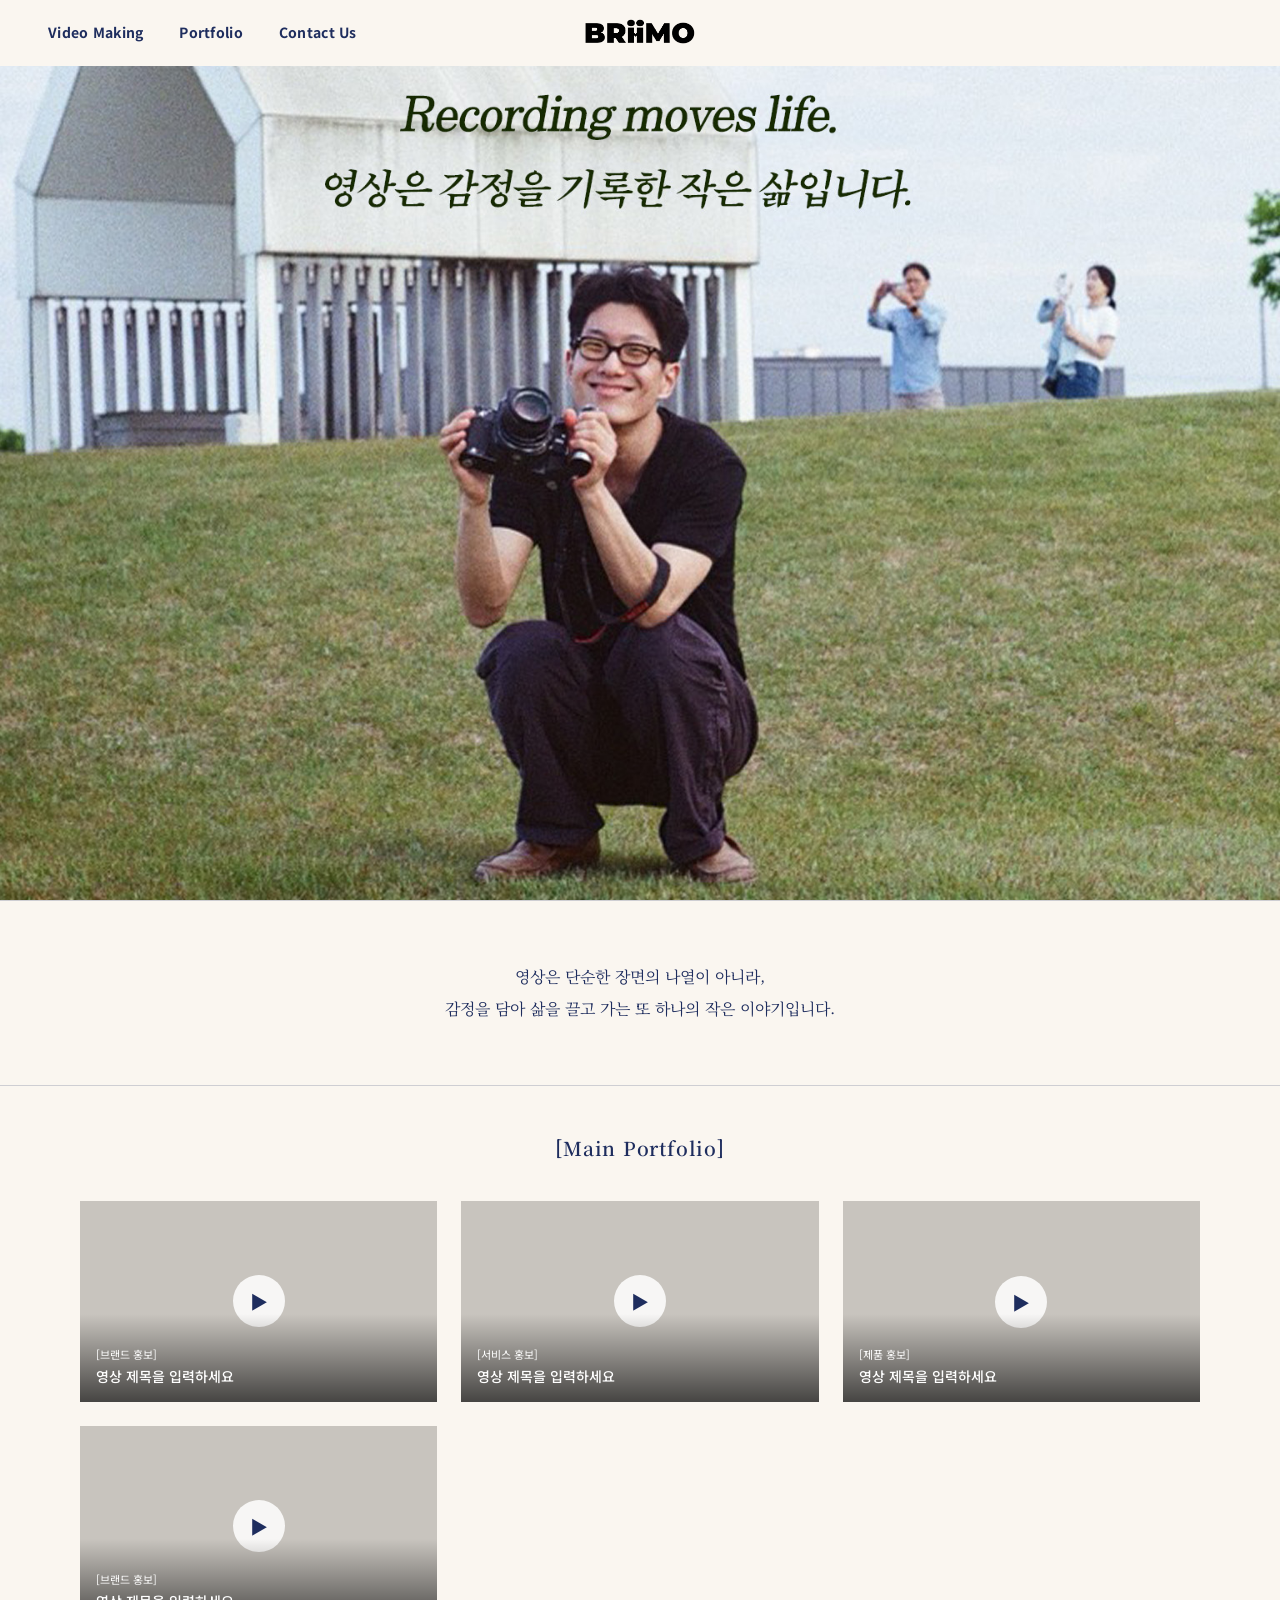
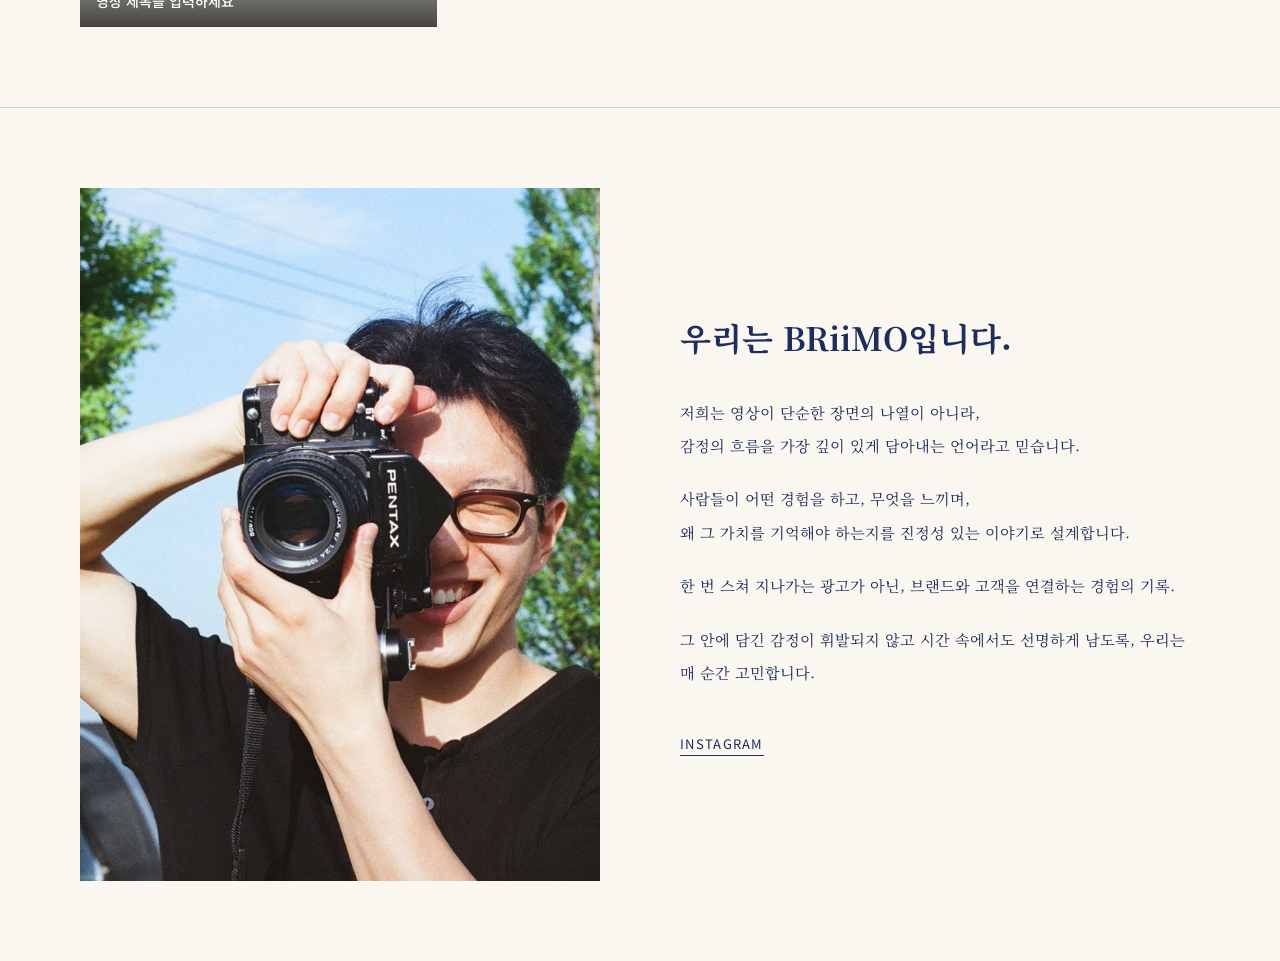
==== index.html @ d7bcf17d "init" ====
<!DOCTYPE html>
<html lang="ko">
<head>
  <meta charset="UTF-8">
  <meta name="viewport" content="width=device-width, initial-scale=1.0">
  <title>BRiiMO — Recording moves life.</title>
  <link rel="stylesheet" href="style.css">
</head>
<body>

  <nav>
    <div class="nav-left">
      <a href="video-making.html">Video Making</a>
      <a href="portfolio.html">Portfolio</a>
      <a href="contact.html">Contact Us</a>
    </div>
    <div class="nav-center">
      <a href="index.html"><img src="images/logo.png" alt="BRiiMO" class="nav-logo"></a>
    </div>
    <div class="nav-right"></div>
  </nav>

  <!-- HERO: images/hero.jpg 로 교체하세요 -->
  <section class="hero"></section>

  <hr>

  <div class="section-center">
    <p>
      영상은 단순한 장면의 나열이 아니라,<br>
      감정을 담아 삶을 끌고 가는 또 하나의 작은 이야기입니다.
    </p>
  </div>

  <hr>

  <div class="portfolio-label">[Main Portfolio]</div>

  <!-- 메인 포트폴리오 썸네일: YouTube ID를 data-youtube-id 에 넣으면 클릭 시 이동합니다 -->
  <div class="video-grid">

    <div class="video-card">
      <!-- data-youtube-id="여기에_유튜브_ID" 로 교체 -->
      <a href="#" target="_blank" rel="noopener"></a>
      <div class="play-btn">▶</div>
      <div class="overlay">
        <span class="tag">[브랜드 홍보]</span>
        <span class="title">영상 제목을 입력하세요</span>
      </div>
    </div>

    <div class="video-card">
      <a href="#" target="_blank" rel="noopener"></a>
      <div class="play-btn">▶</div>
      <div class="overlay">
        <span class="tag">[서비스 홍보]</span>
        <span class="title">영상 제목을 입력하세요</span>
      </div>
    </div>

    <div class="video-card">
      <a href="#" target="_blank" rel="noopener"></a>
      <div class="play-btn">▶</div>
      <div class="overlay">
        <span class="tag">[제품 홍보]</span>
        <span class="title">영상 제목을 입력하세요</span>
      </div>
    </div>

    <div class="video-card">
      <a href="#" target="_blank" rel="noopener"></a>
      <div class="play-btn">▶</div>
      <div class="overlay">
        <span class="tag">[브랜드 홍보]</span>
        <span class="title">영상 제목을 입력하세요</span>
      </div>
    </div>

  </div>

  <hr>

  <!-- ABOUT: images/about.jpg 로 교체하세요 -->
  <div class="about-grid">
    <img class="about-img" src="images/about%20.jpg" alt="BRiiMO">
    <div class="about-text">
      <h2>우리는 BRiiMO입니다.</h2>
      <p>저희는 영상이 단순한 장면의 나열이 아니라,<br>감정의 흐름을 가장 깊이 있게 담아내는 언어라고 믿습니다.</p>
      <p>사람들이 어떤 경험을 하고, 무엇을 느끼며,<br>왜 그 가치를 기억해야 하는지를 진정성 있는 이야기로 설계합니다.</p>
      <p>한 번 스쳐 지나가는 광고가 아닌, 브랜드와 고객을 연결하는 경험의 기록.</p>
      <p>그 안에 담긴 감정이 휘발되지 않고 시간 속에서도 선명하게 남도록, 우리는 매 순간 고민합니다.</p>
      <a class="insta" href="https://www.instagram.com/sswu_hy/" target="_blank" rel="noopener">INSTAGRAM</a>
    </div>
  </div>

</body>
</html>
---- style.css ----
@import url('https://fonts.googleapis.com/css2?family=Noto+Serif+KR:wght@300;400;600;700&family=Playfair+Display:ital,wght@0,400;0,700;1,400;1,700&family=Noto+Sans+KR:wght@300;400;500&display=swap');

:root {
  --bg: #FAF6F0;
  --navy: #1E2D5E;
  --border: rgba(30, 45, 94, 0.2);
  --red: #DC3545;
}

* { margin: 0; padding: 0; box-sizing: border-box; }

body {
  background: var(--bg);
  color: var(--navy);
  font-family: 'Noto Serif KR', serif;
}

/* ── NAV ── */
nav {
  position: fixed;
  top: 0; left: 0; right: 0;
  z-index: 100;
  display: flex;
  align-items: center;
  justify-content: space-between;
  padding: 22px 48px;
  background: var(--bg);
}

.nav-left { display: flex; gap: 36px; }

.nav-left a {
  text-decoration: none;
  color: var(--navy);
  font-family: 'Noto Sans KR', sans-serif;
  font-weight: 700;
  font-size: 14px;
  letter-spacing: 0.02em;
  padding-bottom: 2px;
}

.nav-left a.active { border-bottom: 1px solid var(--navy); }

.nav-center {
  position: absolute;
  left: 50%;
  transform: translateX(-50%);
}

.nav-center a {
  text-decoration: none;
  display: flex;
  align-items: center;
}

.nav-logo {
  height: 28px;
  width: auto;
  display: block;
}

.nav-right { width: 200px; } /* balance spacer */

/* ── HERO ── */
.hero {
  height: 100vh;
  background-color: #c8c4be;
  background-image: url('images/홈페이지%20메인.jpg');
  background-size: cover;
  background-position: center;
  display: flex;
  align-items: center;
  justify-content: center;
  text-align: center;
}

.hero-text h1 {
  font-family: 'Playfair Display', serif;
  font-style: italic;
  font-size: clamp(2rem, 4.5vw, 3.8rem);
  color: var(--navy);
  margin-bottom: 28px;
}

.hero-text p {
  font-size: clamp(1.1rem, 2.5vw, 1.9rem);
  font-weight: 400;
  color: var(--navy);
}

/* ── DIVIDER ── */
hr { border: none; border-top: 1px solid var(--border); }

/* ── SECTIONS ── */
.section {
  padding: 80px 80px;
  max-width: 1400px;
  margin: 0 auto;
}

.section-center { text-align: center; padding: 60px 80px; }

.section-center p {
  font-size: 1rem;
  line-height: 2;
  color: var(--navy);
}

/* ── MAIN PORTFOLIO (home preview) ── */
.portfolio-label {
  text-align: center;
  padding: 48px 0 40px;
  font-family: 'Noto Serif KR', serif;
  font-size: 1.2rem;
  font-weight: 600;
  letter-spacing: 0.04em;
}

.video-grid {
  display: grid;
  grid-template-columns: repeat(auto-fill, minmax(280px, 1fr));
  gap: 24px;
  padding: 0 80px 80px;
  max-width: 1400px;
  margin: 0 auto;
}

.video-card {
  position: relative;
  aspect-ratio: 16/9;
  background: #c8c4be;
  overflow: hidden;
  cursor: pointer;
  display: flex;
  align-items: center;
  justify-content: center;
}

.video-card img {
  width: 100%; height: 100%;
  object-fit: cover;
  display: block;
}

.video-card iframe {
  width: 100%; height: 100%;
  border: none;
}

.video-card .overlay {
  position: absolute;
  bottom: 0; left: 0; right: 0;
  background: linear-gradient(transparent, rgba(0,0,0,0.65));
  padding: 32px 16px 16px;
  color: #fff;
}

.video-card .overlay .tag {
  font-size: 11px;
  font-family: 'Noto Sans KR', sans-serif;
  font-weight: 400;
  display: block;
  margin-bottom: 4px;
}

.video-card .overlay .title {
  font-size: 14px;
  font-family: 'Noto Sans KR', sans-serif;
  font-weight: 500;
  display: block;
}

.play-btn {
  position: absolute;
  width: 52px; height: 52px;
  background: rgba(255,255,255,0.85);
  border-radius: 50%;
  display: flex;
  align-items: center;
  justify-content: center;
  font-size: 18px;
  color: var(--navy);
  pointer-events: none;
}

.video-card a {
  position: absolute;
  inset: 0;
  display: block;
}

/* ── ABOUT SECTION ── */
.about-grid {
  display: grid;
  grid-template-columns: 1fr 1fr;
  gap: 80px;
  align-items: center;
  padding: 80px;
  max-width: 1400px;
  margin: 0 auto;
}

.about-img {
  width: 100%;
  aspect-ratio: 3/4;
  object-fit: cover;
  background: #c8c4be;
  display: block;
}

.about-text h2 {
  font-family: 'Noto Serif KR', serif;
  font-size: clamp(1.6rem, 2.5vw, 2.2rem);
  font-weight: 700;
  margin-bottom: 36px;
}

.about-text p {
  font-size: 0.95rem;
  line-height: 2.2;
  margin-bottom: 20px;
}

.about-text a.insta {
  display: inline-block;
  margin-top: 24px;
  text-decoration: none;
  color: var(--navy);
  font-family: 'Noto Sans KR', sans-serif;
  font-size: 13px;
  letter-spacing: 0.1em;
  border-bottom: 1px solid var(--navy);
  padding-bottom: 2px;
}

/* ── PORTFOLIO PAGE ── */
.portfolio-header {
  padding: 120px 80px 0;
}

.portfolio-header h1 {
  font-family: 'Playfair Display', serif;
  font-size: clamp(2.5rem, 5vw, 4rem);
  font-weight: 400;
  margin-bottom: 60px;
}

.chapter {
  padding: 0 80px 60px;
  max-width: 1400px;
  margin: 0 auto;
}

.chapter h2 {
  font-family: 'Noto Serif KR', serif;
  font-size: 1rem;
  font-weight: 600;
  color: var(--navy);
  margin-bottom: 6px;
}

.chapter h3 {
  font-family: 'Noto Sans KR', sans-serif;
  font-size: 0.9rem;
  font-weight: 300;
  color: var(--navy);
  margin-bottom: 28px;
}

.chapter-grid {
  display: grid;
  grid-template-columns: repeat(auto-fill, minmax(260px, 1fr));
  gap: 20px;
}

/* ── VIDEO MAKING PAGE ── */
.service-grid {
  display: grid;
  grid-template-columns: 1fr 1fr;
  gap: 80px;
  align-items: start;
  padding: 120px 80px 80px;
  max-width: 1200px;
  margin: 0 auto;
}

.service-img {
  width: 100%;
  aspect-ratio: 2/3;
  object-fit: cover;
  background: #c8c4be;
  display: block;
}

.service-info h2 {
  font-family: 'Noto Serif KR', serif;
  font-size: 1.4rem;
  font-weight: 600;
  margin-bottom: 20px;
  margin-top: 12px;
}

.price-row {
  display: flex;
  align-items: center;
  gap: 12px;
  margin-bottom: 24px;
}

.price-current {
  font-size: 1.2rem;
  font-weight: 600;
  color: var(--navy);
}

.price-original {
  font-size: 0.95rem;
  color: #999;
  text-decoration: line-through;
}

.sale-badge {
  background: var(--red);
  color: #fff;
  font-family: 'Noto Sans KR', sans-serif;
  font-size: 11px;
  font-weight: 500;
  padding: 3px 10px;
  letter-spacing: 0.05em;
}

.service-desc {
  font-size: 0.92rem;
  line-height: 2.2;
  margin-bottom: 32px;
}

.btn-contact {
  display: inline-block;
  background: var(--navy);
  color: #fff;
  text-decoration: none;
  font-family: 'Noto Sans KR', sans-serif;
  font-size: 14px;
  font-weight: 400;
  padding: 14px 36px;
  letter-spacing: 0.05em;
}

/* ── CONTACT PAGE ── */
.contact-wrap {
  padding: 130px 80px 80px;
  max-width: 760px;
  margin: 0 auto;
}

.contact-wrap h1 {
  font-family: 'Noto Serif KR', serif;
  font-size: 1.8rem;
  font-weight: 700;
  text-align: center;
  margin-bottom: 12px;
}

.contact-wrap .subtitle {
  text-align: center;
  font-family: 'Noto Sans KR', sans-serif;
  font-size: 0.88rem;
  font-weight: 300;
  margin-bottom: 60px;
  color: var(--navy);
}

.form-field {
  margin-bottom: 36px;
}

.form-field label {
  display: block;
  font-family: 'Noto Sans KR', sans-serif;
  font-size: 13px;
  font-weight: 300;
  margin-bottom: 10px;
  color: var(--navy);
}

.form-field input,
.form-field textarea {
  width: 100%;
  background: transparent;
  border: none;
  border-bottom: 1px solid var(--navy);
  padding: 8px 0;
  font-family: 'Noto Sans KR', sans-serif;
  font-size: 14px;
  font-weight: 300;
  color: var(--navy);
  outline: none;
  resize: none;
}

.form-field input::placeholder,
.form-field textarea::placeholder { color: rgba(30,45,94,0.35); }

.phone-row { display: flex; gap: 12px; align-items: center; }
.phone-row input { flex: 1; }
.phone-sep { color: var(--navy); font-size: 14px; }

.btn-submit {
  display: block;
  margin: 48px auto 0;
  background: var(--navy);
  color: #fff;
  border: none;
  font-family: 'Noto Sans KR', sans-serif;
  font-size: 14px;
  font-weight: 400;
  padding: 14px 56px;
  cursor: pointer;
  letter-spacing: 0.05em;
}

/* ── RESPONSIVE ── */
@media (max-width: 768px) {
  nav { padding: 18px 24px; }
  .nav-right { display: none; }

  .about-grid,
  .service-grid { grid-template-columns: 1fr; padding: 60px 24px; gap: 40px; }

  .video-grid,
  .chapter-grid { padding: 0 24px 48px; grid-template-columns: 1fr; }

  .section, .section-center { padding: 48px 24px; }
  .portfolio-header, .chapter { padding-left: 24px; padding-right: 24px; }
  .contact-wrap { padding: 110px 24px 60px; }
}
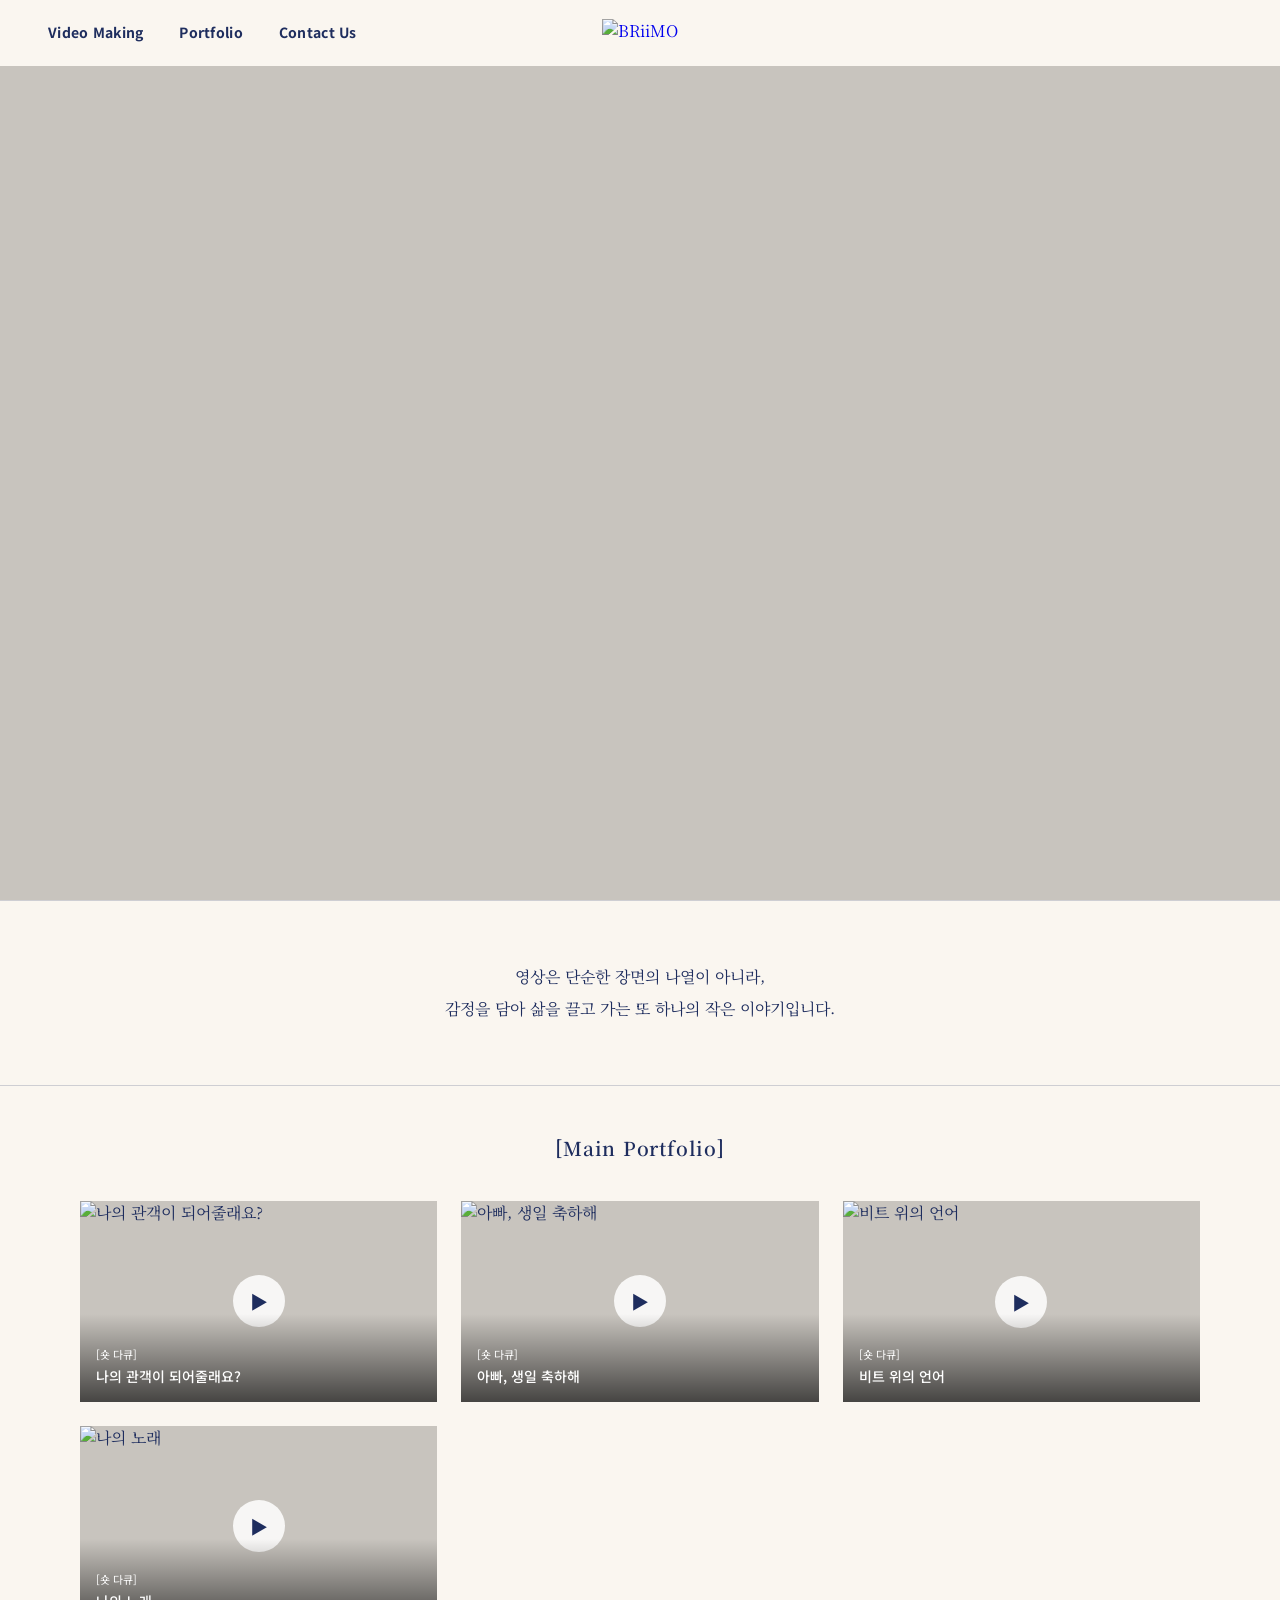
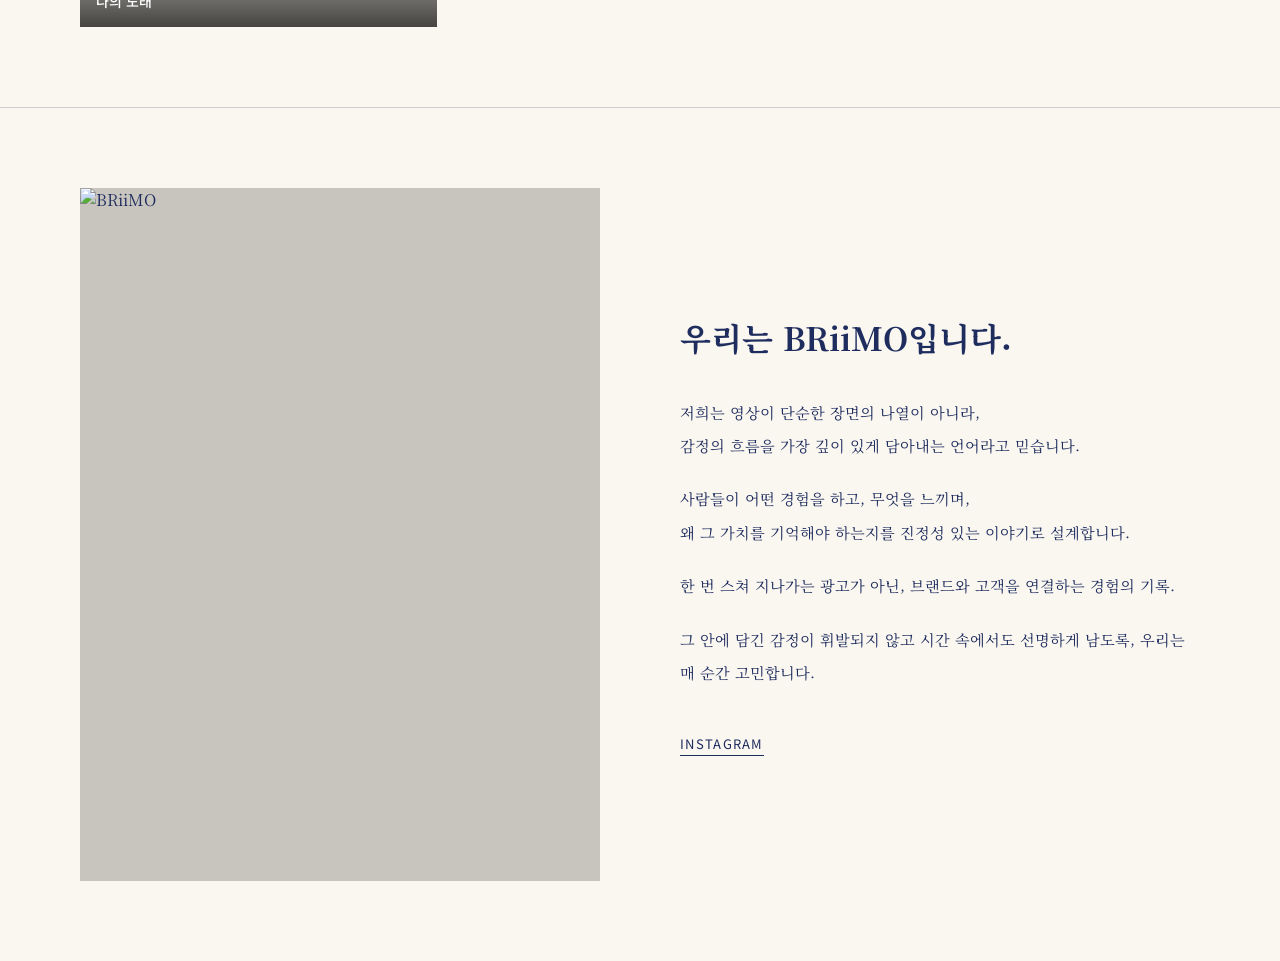
==== commit 79011422: "Update website content" ====
--- a/index.html
+++ b/index.html
@@ -15,7 +15,7 @@
       <a href="contact.html">Contact Us</a>
     </div>
     <div class="nav-center">
-      <a href="index.html"><img src="images/logo.png" alt="BRiiMO" class="nav-logo"></a>
+      <a href="index.html"><img src="logo.png" alt="BRiiMO" class="nav-logo"></a>
     </div>
     <div class="nav-right"></div>
   </nav>
@@ -40,39 +40,42 @@
   <div class="video-grid">
 
     <div class="video-card">
-      <!-- data-youtube-id="여기에_유튜브_ID" 로 교체 -->
-      <a href="#" target="_blank" rel="noopener"></a>
+      <img src="https://img.youtube.com/vi/2yWz1mJ-iNY/hqdefault.jpg" alt="나의 관객이 되어줄래요?">
+      <a href="https://youtu.be/2yWz1mJ-iNY" target="_blank" rel="noopener"></a>
       <div class="play-btn">▶</div>
       <div class="overlay">
-        <span class="tag">[브랜드 홍보]</span>
-        <span class="title">영상 제목을 입력하세요</span>
+        <span class="tag">[숏 다큐]</span>
+        <span class="title">나의 관객이 되어줄래요?</span>
       </div>
     </div>
 
     <div class="video-card">
-      <a href="#" target="_blank" rel="noopener"></a>
+      <img src="https://img.youtube.com/vi/gesGFrA1mOA/hqdefault.jpg" alt="아빠, 생일 축하해">
+      <a href="https://youtu.be/gesGFrA1mOA" target="_blank" rel="noopener"></a>
       <div class="play-btn">▶</div>
       <div class="overlay">
-        <span class="tag">[서비스 홍보]</span>
-        <span class="title">영상 제목을 입력하세요</span>
+        <span class="tag">[숏 다큐]</span>
+        <span class="title">아빠, 생일 축하해</span>
       </div>
     </div>
 
     <div class="video-card">
-      <a href="#" target="_blank" rel="noopener"></a>
+      <img src="https://img.youtube.com/vi/UYK3ciltdoo/hqdefault.jpg" alt="비트 위의 언어">
+      <a href="https://youtube.com/shorts/UYK3ciltdoo" target="_blank" rel="noopener"></a>
       <div class="play-btn">▶</div>
       <div class="overlay">
-        <span class="tag">[제품 홍보]</span>
-        <span class="title">영상 제목을 입력하세요</span>
+        <span class="tag">[숏 다큐]</span>
+        <span class="title">비트 위의 언어</span>
       </div>
     </div>
 
     <div class="video-card">
-      <a href="#" target="_blank" rel="noopener"></a>
+      <img src="https://img.youtube.com/vi/ECmTD9qPCTo/hqdefault.jpg" alt="나의 노래">
+      <a href="https://youtu.be/ECmTD9qPCTo" target="_blank" rel="noopener"></a>
       <div class="play-btn">▶</div>
       <div class="overlay">
-        <span class="tag">[브랜드 홍보]</span>
-        <span class="title">영상 제목을 입력하세요</span>
+        <span class="tag">[숏 다큐]</span>
+        <span class="title">나의 노래</span>
       </div>
     </div>
 
@@ -82,7 +85,7 @@
 
   <!-- ABOUT: images/about.jpg 로 교체하세요 -->
   <div class="about-grid">
-    <img class="about-img" src="images/about%20.jpg" alt="BRiiMO">
+    <img class="about-img" src="about%20.jpg" alt="BRiiMO">
     <div class="about-text">
       <h2>우리는 BRiiMO입니다.</h2>
       <p>저희는 영상이 단순한 장면의 나열이 아니라,<br>감정의 흐름을 가장 깊이 있게 담아내는 언어라고 믿습니다.</p>
--- a/style.css
+++ b/style.css
@@ -65,7 +65,7 @@
 .hero {
   height: 100vh;
   background-color: #c8c4be;
-  background-image: url('images/홈페이지%20메인.jpg');
+  background-image: url('hero.jpg');
   background-size: cover;
   background-position: center;
   display: flex;
@@ -420,6 +420,19 @@
   letter-spacing: 0.05em;
 }
 
+/* ── DETAIL PAGE ── */
+.detail-page {
+  width: 100%;
+  max-width: 1200px;
+  margin: 0 auto;
+  padding: 0 80px 80px;
+}
+
+.detail-page img {
+  width: 100%;
+  display: block;
+}
+
 /* ── RESPONSIVE ── */
 @media (max-width: 768px) {
   nav { padding: 18px 24px; }
